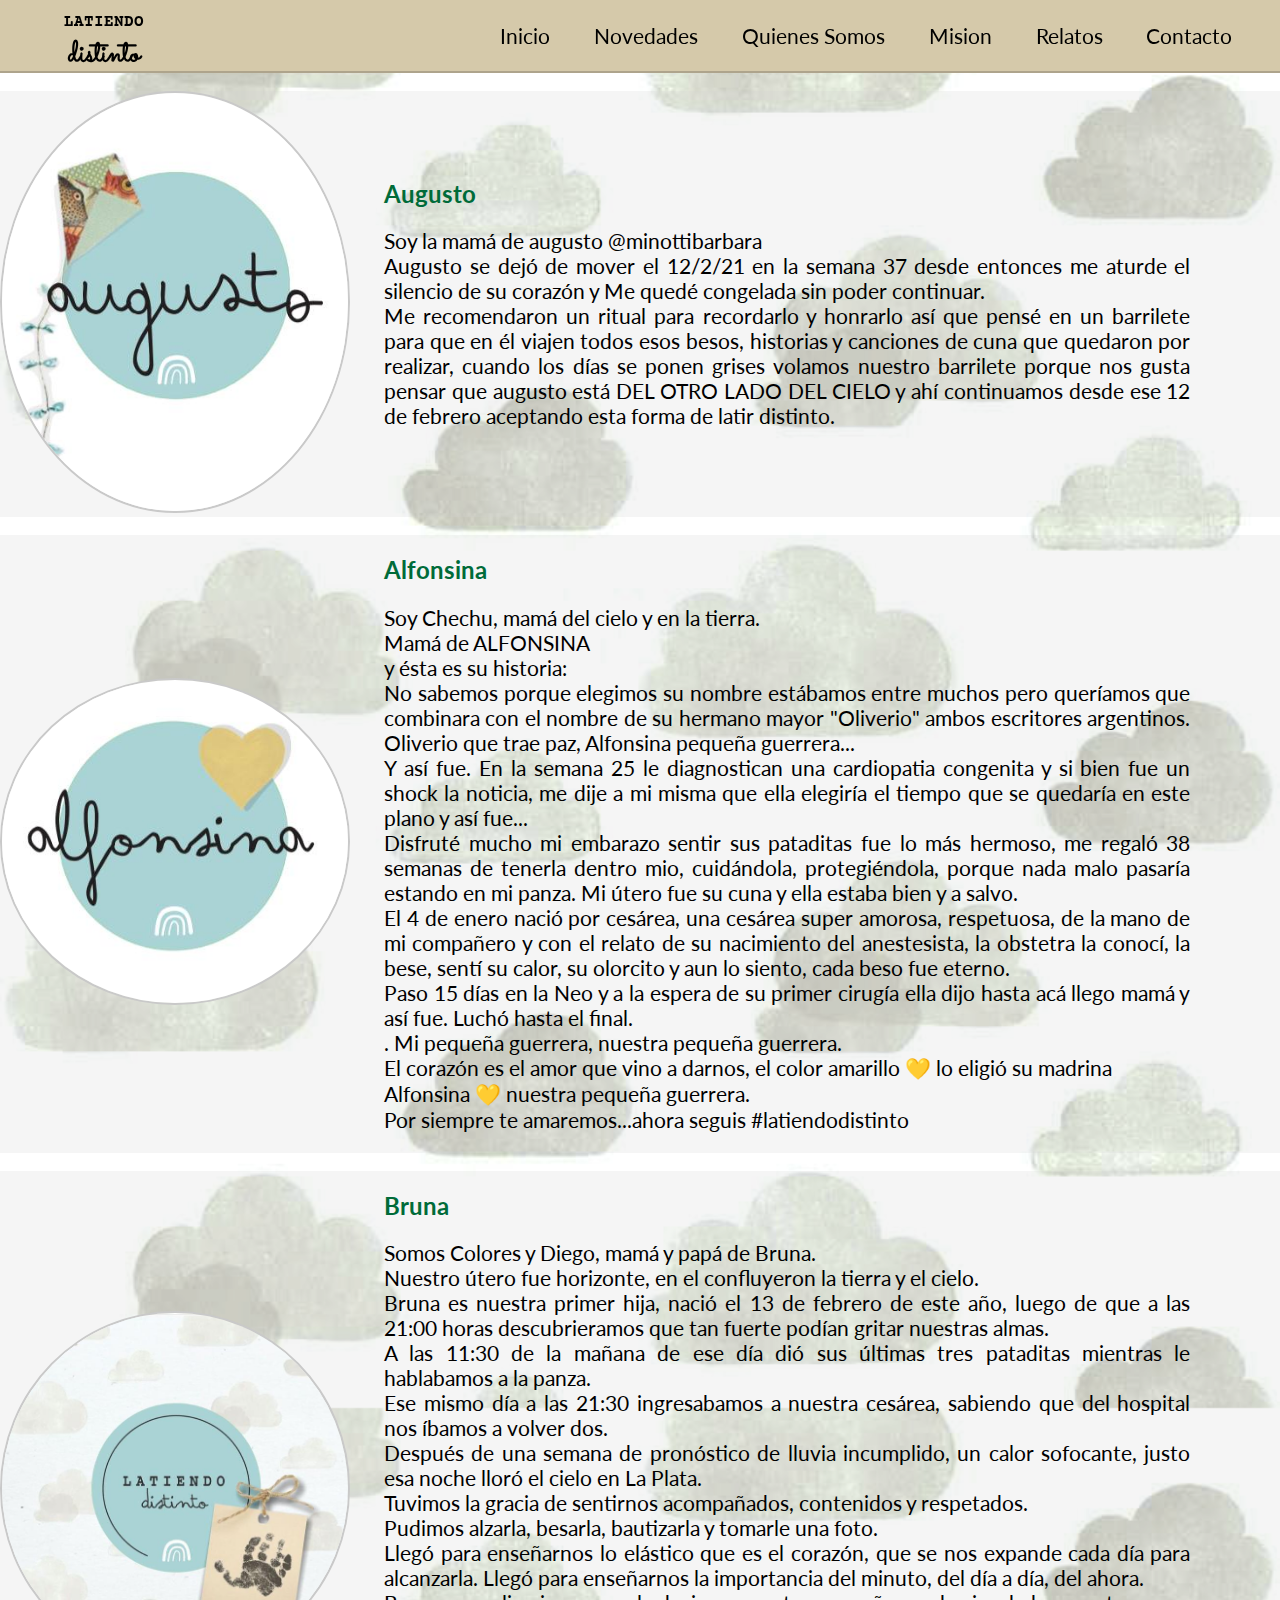
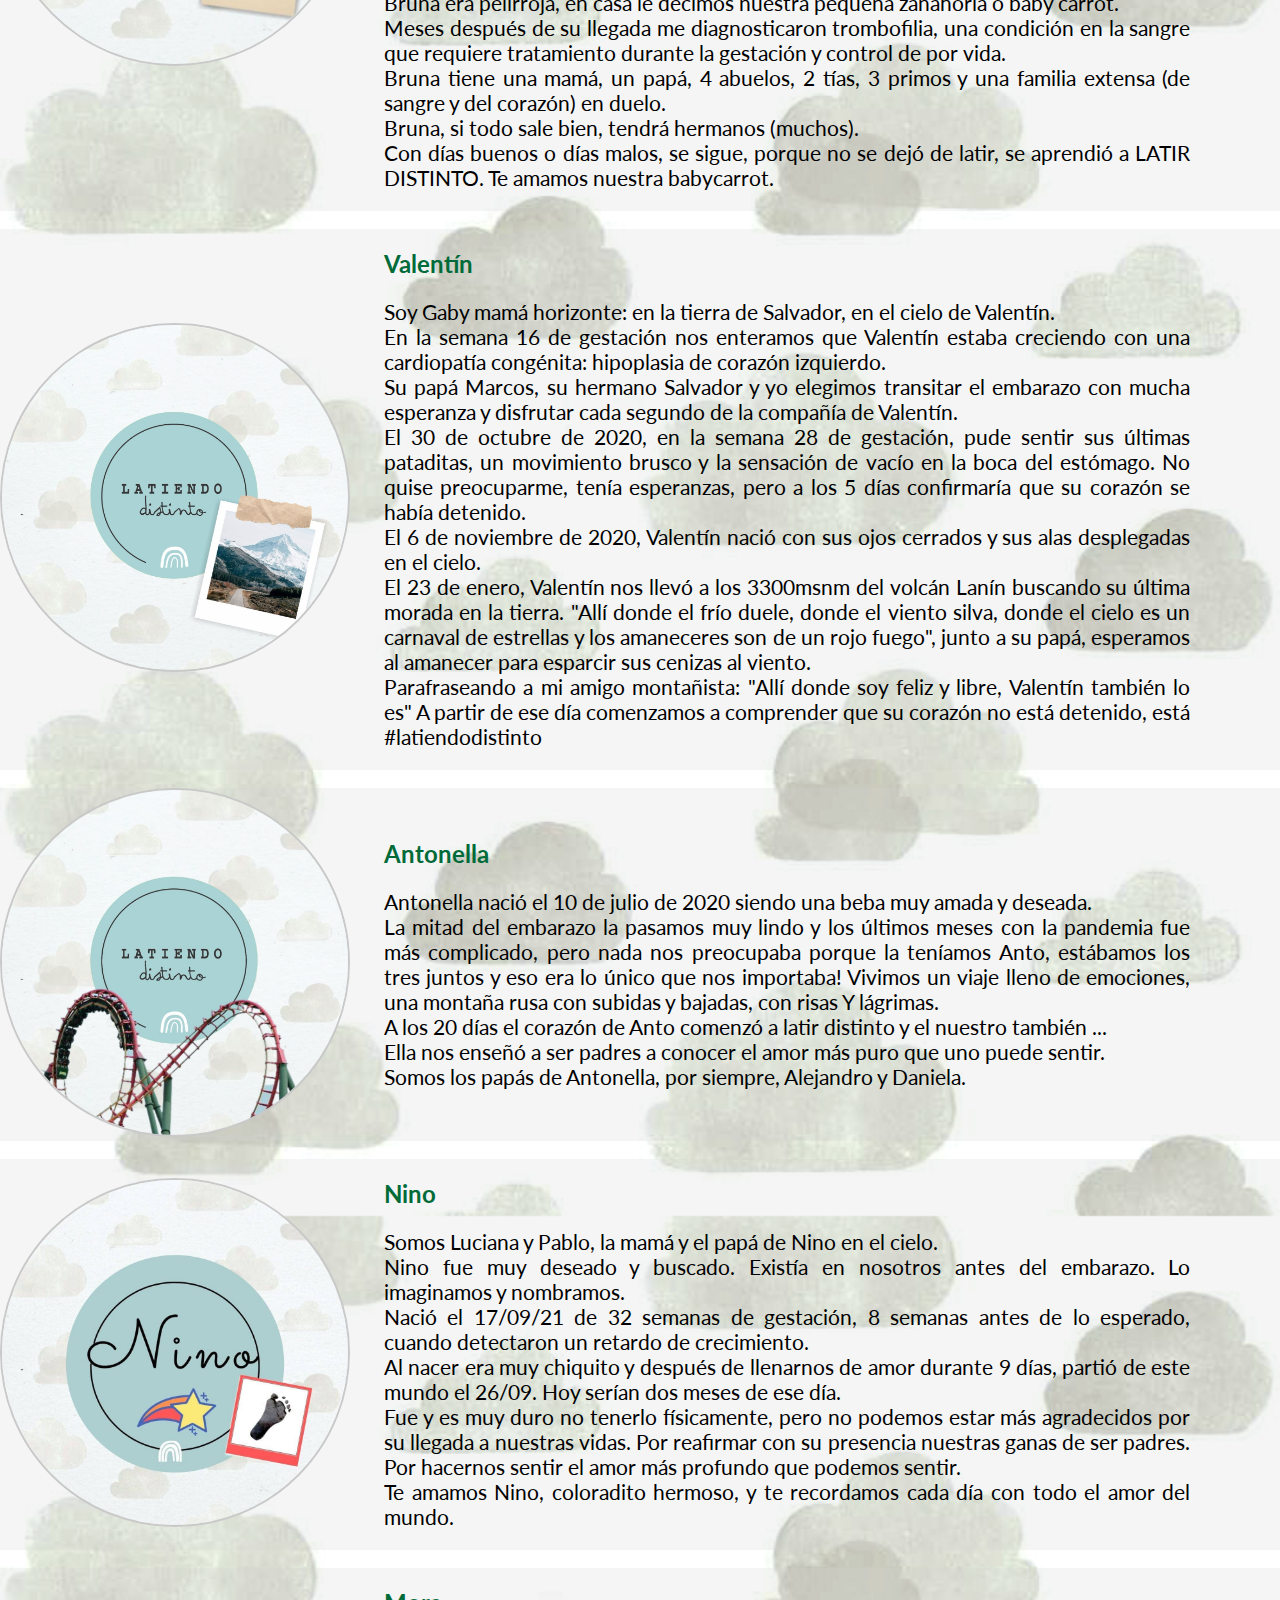
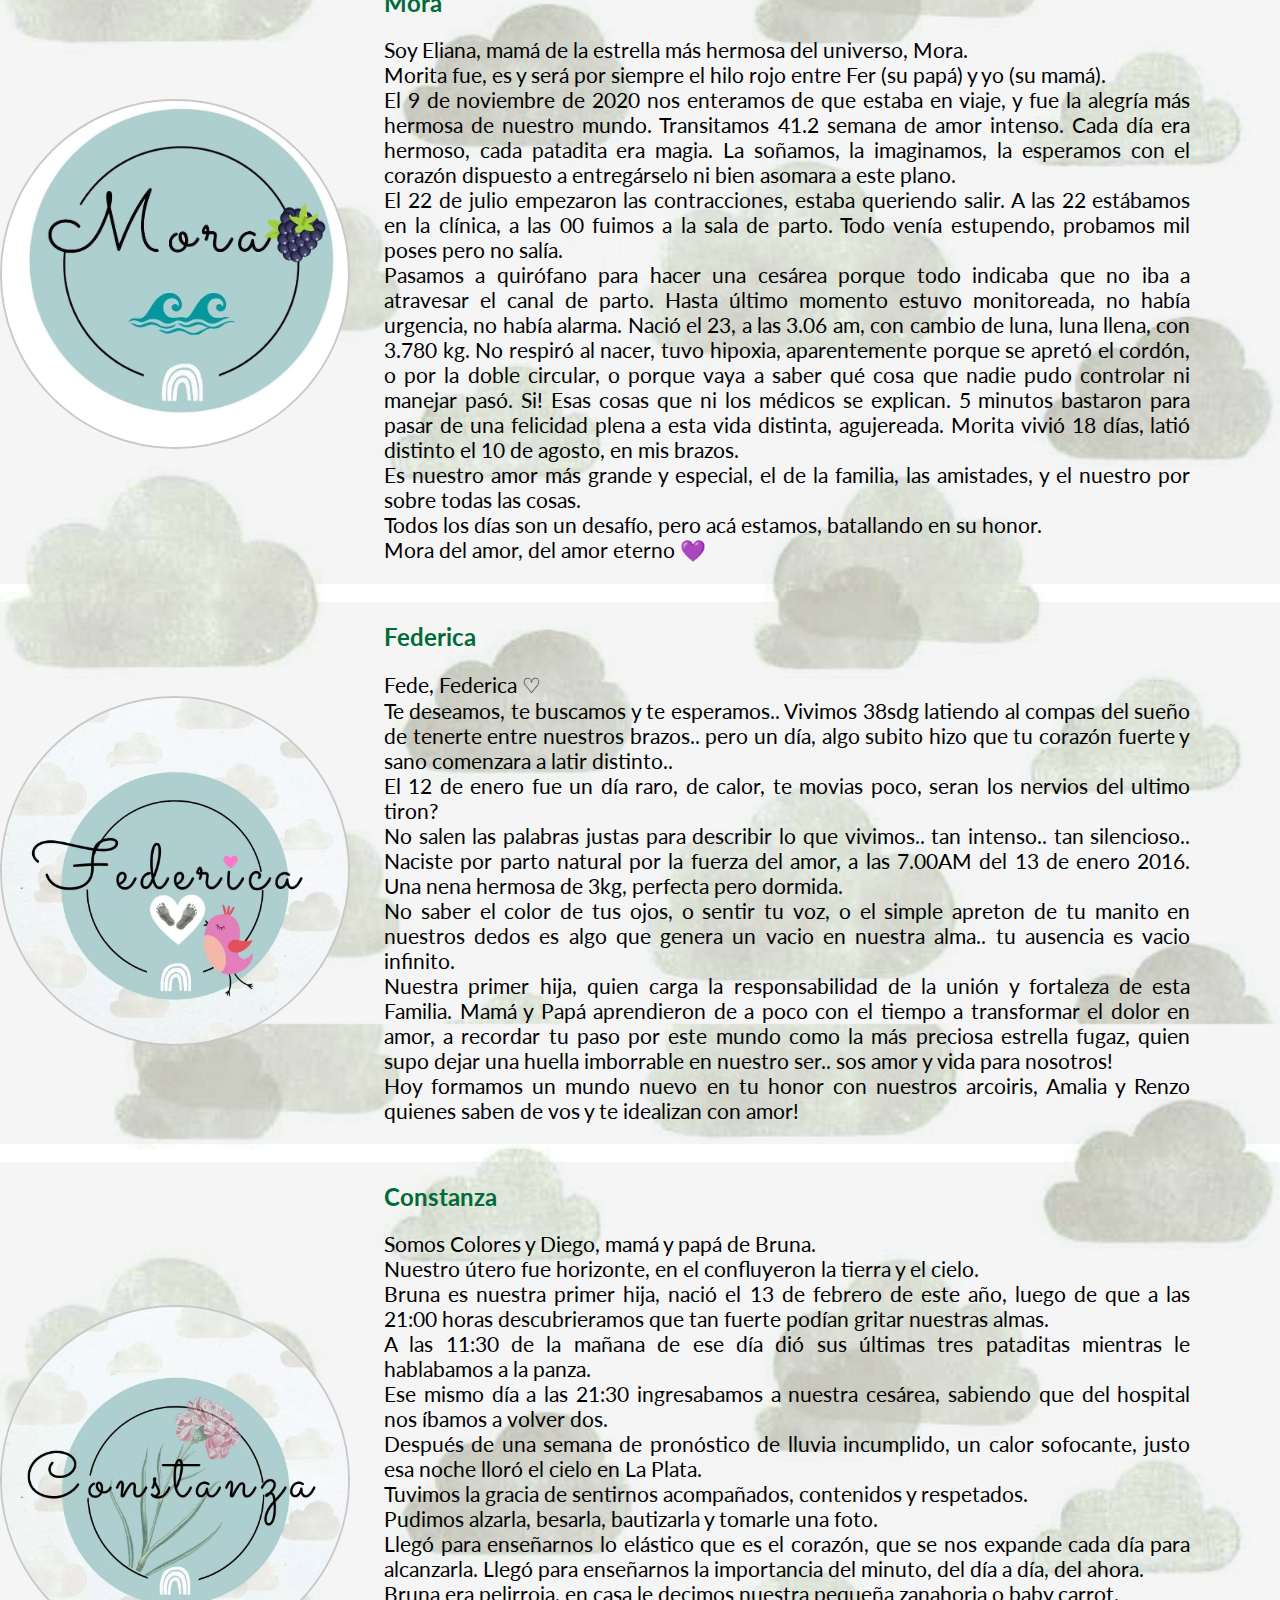
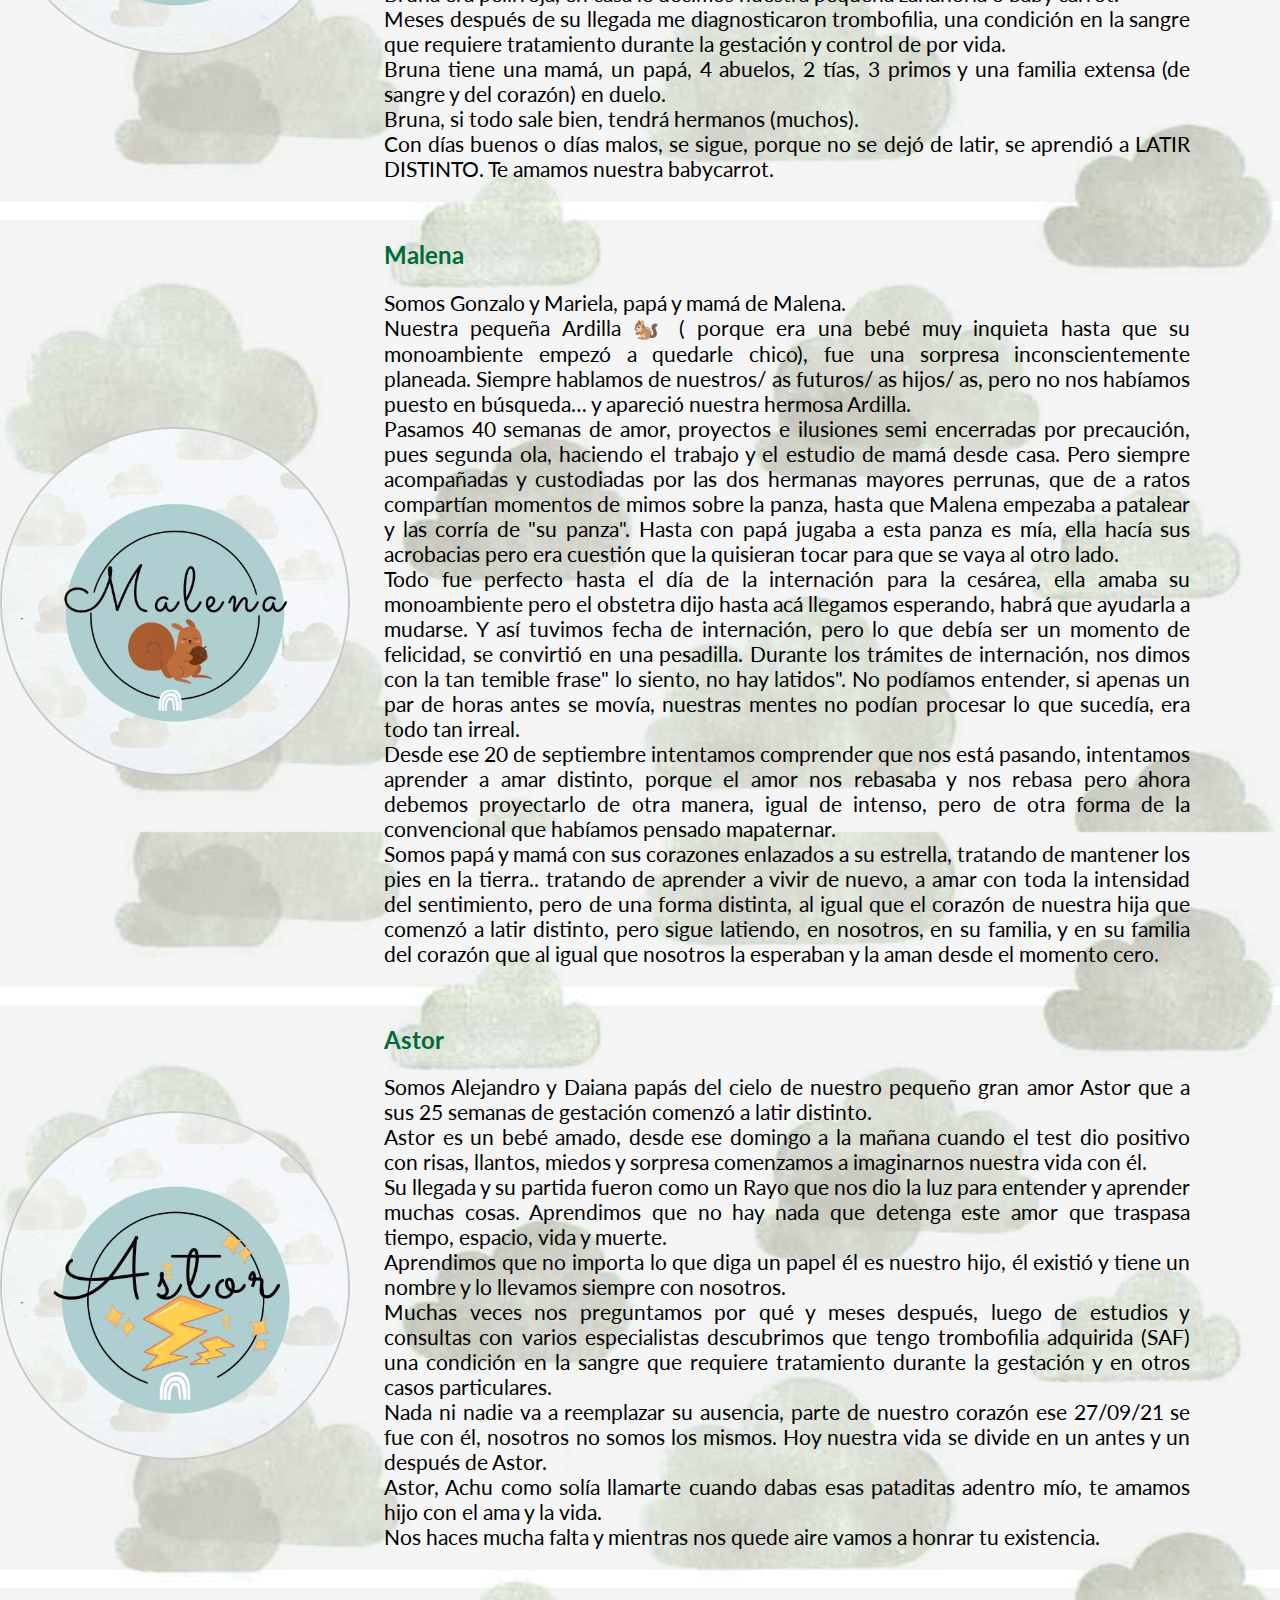
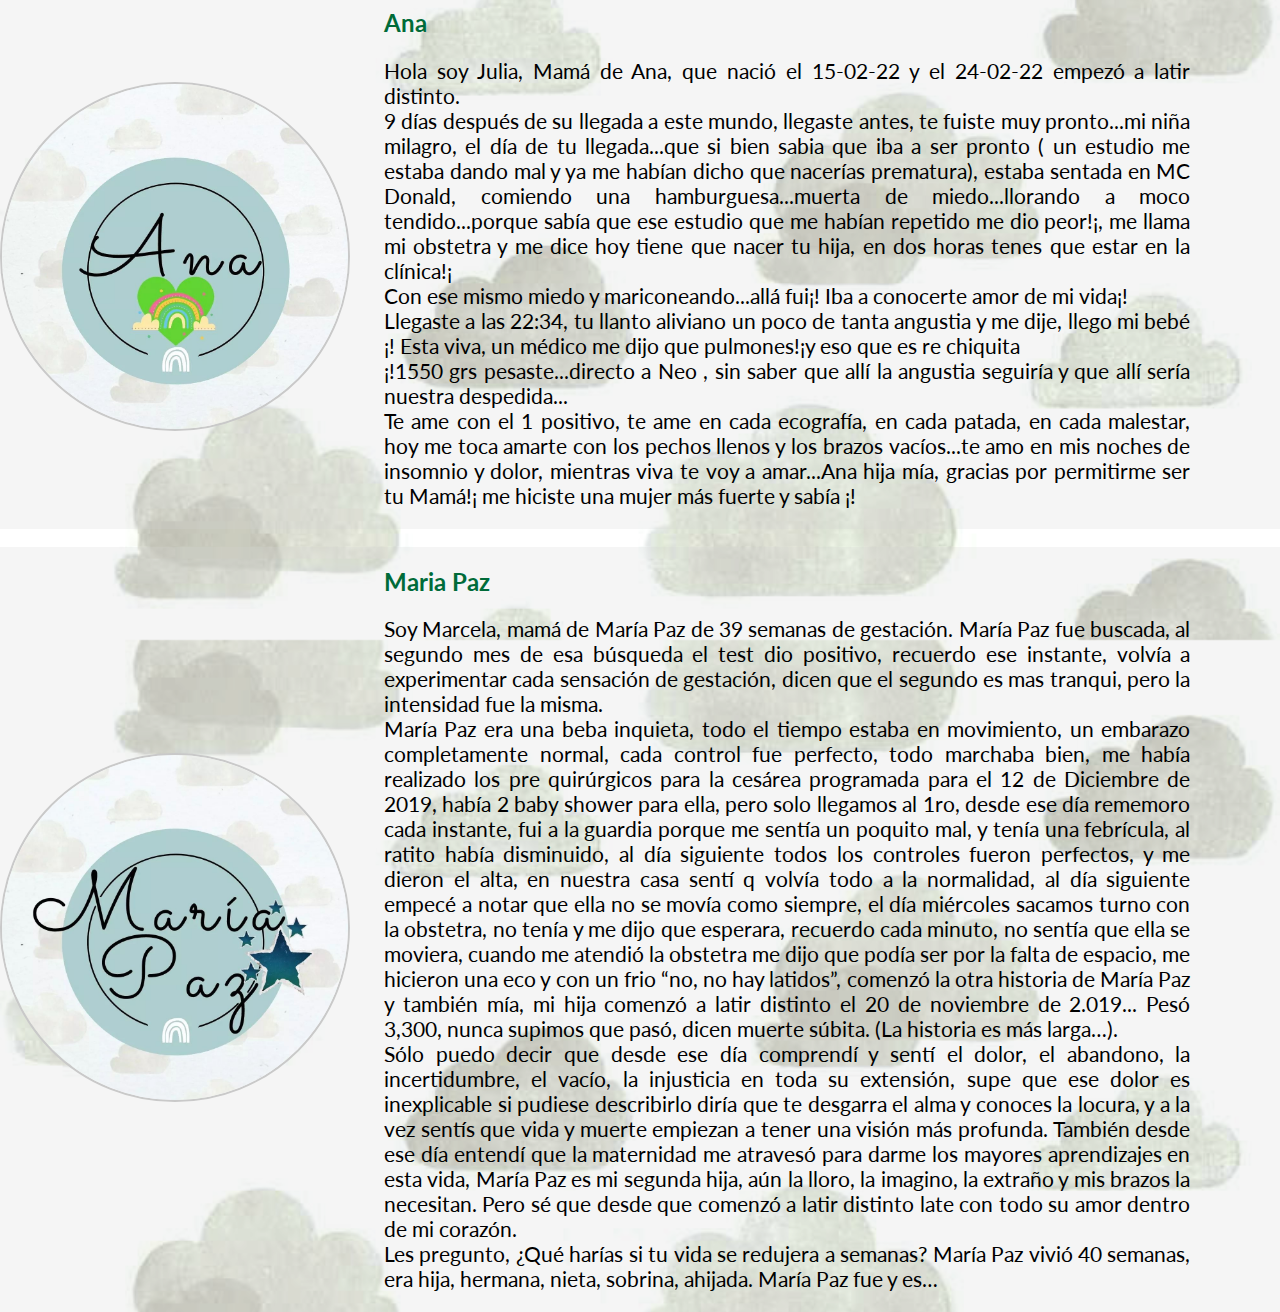
==== Relatos.html @ 7e26647f "." ====
<!DOCTYPE html>
<html lang="en">

<head>
    <title>Latiendo Distinto - Relatos</title>
    <meta name="description" content="Página oficial de Latiendo Distinto">
    <meta name="author" content="Pablo Flores">
    <meta name="keywords" content="Latiendo,Distinto">

    <meta charset="UTF-8">
    <meta http-equiv="X-UA-Compatible" content="IE=edge">
    <meta name="viewport" content="width=device-width, initial-scale=1.0">

    <link rel="stylesheet" href="Style.css">
</head>

<body>
    <header id="navigation" class="nav">
        <div class="Logo">
            <h2>LATIENDO</h2>
            <h1>distinto</h1>
        </div>
        <div>
            <script src="Nav.js"></script>
        </div>
    </header>

    <div class="main">
        <br>
        <div class="Relato">
            <div>
                <img src="Img/Augusto (2).jpeg" alt="">
            </div>

            <div>
                <h2>Augusto</h2>
                <p>
                    Soy la mamá de augusto @minottibarbara <br>
                    Augusto se dejó de mover el 12/2/21 en la semana 37 desde entonces me aturde el silencio de su
                    corazón y Me
                    quedé congelada sin poder continuar.<br>
                    Me recomendaron un ritual para recordarlo y honrarlo así que pensé en un barrilete para que en él
                    viajen
                    todos esos besos, historias y canciones de cuna que quedaron por realizar, cuando los días se ponen
                    grises
                    volamos nuestro barrilete porque nos gusta pensar que augusto está DEL OTRO LADO DEL CIELO y ahí
                    continuamos
                    desde ese 12 de febrero aceptando esta forma de latir distinto.<br>
                </p>

            </div>

        </div>

        <br>

        <div class="Relato">
            <div>
                <img src="Img/Alfonsina.jpeg" alt="">
            </div>

            <div>
                <h2>Alfonsina</h2>
                <p>
                    Soy Chechu, mamá del cielo y en la tierra. <br>
                    Mamá de ALFONSINA <br>
                    y ésta es su historia: <br>
                    No sabemos porque elegimos su nombre estábamos entre muchos pero queríamos que combinara con el
                    nombre de su hermano mayor "Oliverio" ambos escritores argentinos. Oliverio que trae paz, Alfonsina
                    pequeña guerrera... <br>
                    Y así fue. En la semana 25 le diagnostican una cardiopatia congenita y si bien fue un shock la
                    noticia, me dije a mi misma que ella elegiría el tiempo que se quedaría en este plano y así fue...
                    <br>
                    Disfruté mucho mi embarazo sentir sus pataditas fue lo más hermoso, me regaló 38 semanas de tenerla
                    dentro mio, cuidándola, protegiéndola, porque nada malo pasaría estando en mi panza. Mi útero fue su
                    cuna y ella estaba bien y a salvo. <br>
                    El 4 de enero nació por cesárea, una cesárea super amorosa, respetuosa, de la mano de mi compañero y
                    con el relato de su nacimiento del anestesista, la obstetra la conocí, la bese, sentí su calor, su
                    olorcito y aun lo siento, cada beso fue eterno. <br>
                    Paso 15 días en la Neo y a la espera de su primer cirugía ella dijo hasta acá llego mamá y así fue.
                    Luchó hasta el final. <br>
                    . Mi pequeña guerrera, nuestra pequeña guerrera. <br>
                    El corazón es el amor que vino a darnos, el color amarillo 💛 lo eligió su madrina <br>
                    Alfonsina 💛 nuestra pequeña guerrera. <br>
                    Por siempre te amaremos...ahora seguis #latiendodistinto <br>

                </p>

            </div>

        </div>

        <br>

        <div class="Relato">
            <div>
                <img src="Img/bruna.jpeg" alt="">
            </div>

            <div>
                <h2>Bruna</h2>
                <p>
                    Somos Colores y Diego, mamá y papá de Bruna. <br>
                    Nuestro útero fue horizonte, en el confluyeron la tierra y el cielo. <br>
                    Bruna es nuestra primer hija, nació el 13 de febrero de este año, luego de que a las 21:00 horas
                    descubrieramos que tan fuerte podían gritar nuestras almas. <br>
                    A las 11:30 de la mañana de ese día dió sus últimas tres pataditas mientras le hablabamos a la
                    panza. <br>
                    Ese mismo día a las 21:30 ingresabamos a nuestra cesárea, sabiendo que del hospital nos íbamos a
                    volver dos. <br>
                    Después de una semana de pronóstico de lluvia incumplido, un calor sofocante, justo esa noche lloró
                    el cielo en La Plata. <br>
                    Tuvimos la gracia de sentirnos acompañados, contenidos y respetados. <br>
                    Pudimos alzarla, besarla, bautizarla y tomarle una foto. <br>
                    Llegó para enseñarnos lo elástico que es el corazón, que se nos expande cada día para alcanzarla.
                    Llegó para enseñarnos la importancia del minuto, del día a día, del ahora. <br>
                    Bruna era pelirroja, en casa le decimos nuestra pequeña zanahoria o baby carrot. <br>
                    Meses después de su llegada me diagnosticaron trombofilia, una condición en la sangre que requiere
                    tratamiento durante la gestación y control de por vida. <br>
                    Bruna tiene una mamá, un papá, 4 abuelos, 2 tías, 3 primos y una familia extensa (de sangre y del
                    corazón) en duelo. <br>
                    Bruna, si todo sale bien, tendrá hermanos (muchos). <br>
                    Con días buenos o días malos, se sigue, porque no se dejó de latir, se aprendió a LATIR DISTINTO.
                    Te amamos nuestra babycarrot.


                </p>

            </div>

        </div>

        <br>

        <div class="Relato">
            <div>
                <img src="Img/valentin.jpeg" alt="">
            </div>

            <div>
                <h2>Valentín</h2>
                <p>
                    Soy Gaby mamá horizonte: en la tierra de Salvador, en el cielo de Valentín. <br>
                    En la semana 16 de gestación nos enteramos que Valentín estaba creciendo con una cardiopatía
                    congénita: hipoplasia de corazón izquierdo. <br>
                    Su papá Marcos, su hermano Salvador y yo elegimos transitar el embarazo con mucha esperanza y
                    disfrutar cada segundo de la compañía de Valentín. <br>
                    El 30 de octubre de 2020, en la semana 28 de gestación, pude sentir sus últimas pataditas, un
                    movimiento brusco y la sensación de vacío en la boca del estómago. No quise preocuparme, tenía
                    esperanzas, pero a los 5 días confirmaría que su corazón se había detenido. <br>
                    El 6 de noviembre de 2020, Valentín nació con sus ojos cerrados y sus alas desplegadas en el cielo.
                    <br>
                    El 23 de enero, Valentín nos llevó a los 3300msnm del volcán Lanín buscando su última morada en la
                    tierra. "Allí donde el frío duele, donde el viento silva, donde el cielo es un carnaval de estrellas
                    y los amaneceres son de un rojo fuego", junto a su papá, esperamos al amanecer para esparcir sus
                    cenizas al viento. <br>
                    Parafraseando a mi amigo montañista: "Allí donde soy feliz y libre, Valentín también lo es"
                    A partir de ese día comenzamos a comprender que su corazón no está detenido, está #latiendodistinto

                </p>

            </div>

        </div>

        <br>

        <div class="Relato">
            <div>
                <img src="Img/Antonella2.jpeg" alt="">
            </div>

            <div>
                <h2>Antonella</h2>
                <p>
                    Antonella nació el 10 de julio de 2020 siendo una beba muy amada y deseada. <br>
                    La mitad del embarazo la pasamos muy lindo y los últimos meses con la pandemia fue más complicado,
                    pero nada nos preocupaba porque la teníamos Anto, estábamos los tres juntos y eso era lo único que
                    nos importaba! Vivimos un viaje lleno de emociones, una montaña rusa con subidas y bajadas, con
                    risas Y lágrimas. <br>
                    A los 20 días el corazón de Anto comenzó a latir distinto y el nuestro también ... <br>
                    Ella nos enseñó a ser padres a conocer el amor más puro que uno puede sentir. <br>
                    Somos los papás de Antonella, por siempre, Alejandro y Daniela.



                </p>

            </div>

        </div>

        <br>

        <div class="Relato">
            <div>
                <img src="Img/Nino.jpg" alt="">
            </div>

            <div>
                <h2>Nino</h2>
                <p>
                    Somos Luciana y Pablo, la mamá y el papá de Nino en el cielo. <br>
                    Nino fue muy deseado y buscado. Existía en nosotros antes del embarazo. Lo imaginamos y nombramos.
                    <br>
                    Nació el 17/09/21 de 32 semanas de gestación, 8 semanas antes de lo esperado, cuando detectaron un
                    retardo de crecimiento. <br>
                    Al nacer era muy chiquito y después de llenarnos de amor durante 9 días, partió de este mundo el
                    26/09. Hoy serían dos meses de ese día. <br>
                    Fue y es muy duro no tenerlo físicamente, pero no podemos estar más agradecidos por su llegada a
                    nuestras vidas. Por reafirmar con su presencia nuestras ganas de ser padres. Por hacernos sentir el
                    amor más profundo que podemos sentir. <br>
                    Te amamos Nino, coloradito hermoso, y te recordamos cada día con todo el amor del mundo.


                </p>

            </div>

        </div>

        <br>

        <div class="Relato">
            <div>
                <img src="Img/Mora.jpg" alt="">
            </div>

            <div>
                <h2>Mora</h2>
                <p>
                    Soy Eliana, mamá de la estrella más hermosa del universo, Mora. <br>
                    Morita fue, es y será por siempre el hilo rojo entre Fer (su papá) y yo (su mamá). <br>
                    El 9 de noviembre de 2020 nos enteramos de que estaba en viaje, y fue la alegría más hermosa de
                    nuestro mundo. Transitamos 41.2 semana de amor intenso. Cada día era hermoso, cada patadita era
                    magia. La soñamos, la imaginamos, la esperamos con el corazón dispuesto a entregárselo ni bien
                    asomara a este plano.<br>
                    El 22 de julio empezaron las contracciones, estaba queriendo salir. A las 22 estábamos en la
                    clínica, a las 00 fuimos a la sala de parto. Todo venía estupendo, probamos mil poses pero no salía.
                    <br>
                    Pasamos a quirófano para hacer una cesárea porque todo indicaba que no iba a atravesar el canal de
                    parto. Hasta último momento estuvo monitoreada, no había urgencia, no había alarma. Nació el 23, a
                    las 3.06 am, con cambio de luna, luna llena, con 3.780 kg. No respiró al nacer, tuvo hipoxia,
                    aparentemente porque se apretó el cordón, o por la doble circular, o porque vaya a saber qué cosa
                    que nadie pudo controlar ni manejar pasó. Si! Esas cosas que ni los médicos se explican. 5 minutos
                    bastaron para pasar de una felicidad plena a esta vida distinta, agujereada. Morita vivió 18 días,
                    latió distinto el 10 de agosto, en mis brazos. <br>
                    Es nuestro amor más grande y especial, el de la familia, las amistades, y el nuestro por sobre todas
                    las cosas. <br>
                    Todos los días son un desafío, pero acá estamos, batallando en su honor. <br>
                    Mora del amor, del amor eterno 💜



                </p>

            </div>

        </div>

        <br>

        <div class="Relato">
            <div>
                <img src="Img/Federica.jpeg" alt="">
            </div>

            <div>
                <h2>Federica</h2>
                <p>
                    Fede, Federica ♡<br>
                    Te deseamos, te buscamos y te esperamos.. Vivimos 38sdg latiendo al compas del sueño de tenerte
                    entre nuestros brazos.. pero un día, algo subito hizo que tu corazón fuerte y sano comenzara a latir
                    distinto..<br>
                    El 12 de    enero fue un día raro, de calor, te movias poco, seran los nervios del ultimo tiron?<br>
                    No salen las palabras justas para describir lo que vivimos.. tan intenso.. tan silencioso.. Naciste
                    por parto natural por la fuerza del amor, a las 7.00AM del 13 de enero 2016. Una nena hermosa de
                    3kg, perfecta pero dormida.<br>
                    No saber el color de tus ojos, o sentir tu voz, o el simple apreton de tu manito en nuestros dedos
                    es algo que genera un vacio en nuestra alma.. tu ausencia es vacio infinito.<br>

                    Nuestra primer hija, quien carga la responsabilidad de la unión y fortaleza de esta Familia. Mamá y
                    Papá aprendieron de a poco con el tiempo a transformar el dolor en amor, a recordar tu paso por este
                    mundo como la más preciosa estrella fugaz, quien supo dejar una huella imborrable en nuestro ser..
                    sos amor y vida para nosotros!<br>
                    Hoy formamos un mundo nuevo en tu honor con nuestros arcoiris, Amalia y Renzo quienes saben de vos y
                    te idealizan con amor!<br>
                </p>

            </div>

        </div>

        <br>

        <div class="Relato">
            <div>
                <img src="Img/Constanza.jpeg" alt="">
            </div>

            <div>
                <h2>Constanza</h2>
                <p>
                    Somos Colores y Diego, mamá y papá de Bruna. <br>
                    Nuestro útero fue horizonte, en el confluyeron la tierra y el cielo. <br>
                    Bruna es nuestra primer hija, nació el 13 de febrero de este año, luego de que a las 21:00 horas
                    descubrieramos que tan fuerte podían gritar nuestras almas. <br>
                    A las 11:30 de la mañana de ese día dió sus últimas tres pataditas mientras le hablabamos a la
                    panza. <br>
                    Ese mismo día a las 21:30 ingresabamos a nuestra cesárea, sabiendo que del hospital nos íbamos a
                    volver dos. <br>
                    Después de una semana de pronóstico de lluvia incumplido, un calor sofocante, justo esa noche lloró
                    el cielo en La Plata. <br>
                    Tuvimos la gracia de sentirnos acompañados, contenidos y respetados. <br>
                    Pudimos alzarla, besarla, bautizarla y tomarle una foto. <br>
                    Llegó para enseñarnos lo elástico que es el corazón, que se nos expande cada día para alcanzarla.
                    Llegó para enseñarnos la importancia del minuto, del día a día, del ahora. <br>
                    Bruna era pelirroja, en casa le decimos nuestra pequeña zanahoria o baby carrot. <br>
                    Meses después de su llegada me diagnosticaron trombofilia, una condición en la sangre que requiere
                    tratamiento durante la gestación y control de por vida. <br>
                    Bruna tiene una mamá, un papá, 4 abuelos, 2 tías, 3 primos y una familia extensa (de sangre y del
                    corazón) en duelo. <br>
                    Bruna, si todo sale bien, tendrá hermanos (muchos). <br>
                    Con días buenos o días malos, se sigue, porque no se dejó de latir, se aprendió a LATIR DISTINTO.
                    Te amamos nuestra babycarrot.


                </p>

            </div>

        </div>

        <br>
        <div class="Relato">
            <div>
                <img src="Img/Malena.jpeg" alt="">
            </div>

            <div>
                <h2>Malena</h2>
                <p>
                    Somos Gonzalo y Mariela, papá y mamá de Malena.<br>

                    Nuestra pequeña Ardilla 🐿️ ( porque era una bebé muy inquieta hasta que su monoambiente empezó a
                    quedarle chico), fue una sorpresa inconscientemente planeada. Siempre hablamos de nuestros/ as
                    futuros/ as hijos/ as, pero no nos habíamos puesto en búsqueda… y apareció nuestra hermosa
                    Ardilla.<br>
                    Pasamos 40 semanas de amor, proyectos e ilusiones semi encerradas por precaución, pues segunda ola,
                    haciendo el trabajo y el estudio de mamá desde casa. Pero siempre acompañadas y custodiadas por las
                    dos hermanas mayores perrunas, que de a ratos compartían momentos de mimos sobre la panza, hasta que
                    Malena empezaba a patalear y las corría de "su panza". Hasta con papá jugaba a esta panza es mía,
                    ella hacía sus acrobacias pero era cuestión que la quisieran tocar para que se vaya al otro
                    lado.<br>
                    Todo fue perfecto hasta el día de la internación para la cesárea, ella amaba su monoambiente pero el
                    obstetra dijo hasta acá llegamos esperando, habrá que ayudarla a mudarse. Y así tuvimos fecha de
                    internación, pero lo que debía ser un momento de felicidad, se convirtió en una pesadilla. Durante
                    los trámites de internación, nos dimos con la tan temible frase" lo siento, no hay latidos". No
                    podíamos entender, si apenas un par de horas antes se movía, nuestras mentes no podían procesar lo
                    que sucedía, era todo tan irreal.<br>
                    Desde ese 20 de septiembre intentamos comprender que nos está pasando, intentamos aprender a amar
                    distinto, porque el amor nos rebasaba y nos rebasa pero ahora debemos proyectarlo de otra manera,
                    igual de intenso, pero de otra forma de la convencional que habíamos pensado mapaternar.<br>
                    Somos papá y mamá con sus corazones enlazados a su estrella, tratando de mantener los pies en la
                    tierra.. tratando de aprender a vivir de nuevo, a amar con toda la intensidad del sentimiento, pero
                    de una forma distinta, al igual que el corazón de nuestra hija que comenzó a latir distinto, pero
                    sigue latiendo, en nosotros, en su familia, y en su familia del corazón que al igual que nosotros la
                    esperaban y la aman desde el momento cero.<br>
                </p>
            </div>
        </div>
        <br>

        <div class="Relato">
            <div>
                <img src="Img/Astor.jpeg" alt="">
            </div>

            <div>
                <h2>Astor</h2>
                <p>
                    Somos Alejandro y Daiana papás del cielo de nuestro pequeño gran amor Astor que a sus 25 semanas de
                    gestación comenzó a latir distinto. <br>
                    Astor es un bebé amado, desde ese domingo a la mañana cuando el test dio positivo con risas,
                    llantos, miedos y sorpresa comenzamos a imaginarnos nuestra vida con él.<br>
                    Su llegada y su partida fueron como un Rayo que nos dio la luz para entender y aprender muchas
                    cosas. Aprendimos que no hay nada que detenga este amor que traspasa tiempo, espacio, vida y
                    muerte.<br>
                    Aprendimos que no importa lo que diga un papel él es nuestro hijo, él existió y tiene un nombre y lo
                    llevamos siempre con nosotros.<br>
                    Muchas veces nos preguntamos por qué y meses después, luego de estudios y consultas con varios
                    especialistas descubrimos que tengo trombofilia adquirida (SAF) una condición en la sangre que
                    requiere tratamiento durante la gestación y en otros casos particulares.<br>
                    Nada ni nadie va a reemplazar su ausencia, parte de nuestro corazón ese 27/09/21 se fue con él,
                    nosotros no somos los mismos. Hoy nuestra vida se divide en un antes y un después de Astor.<br>
                    Astor, Achu como solía llamarte cuando dabas esas pataditas adentro mío, te amamos hijo con el ama y
                    la vida.<br>
                    Nos haces mucha falta y mientras nos quede aire vamos a honrar tu existencia.

                </p>
            </div>
        </div>
        <br>
        <div class="Relato">
            <div>
                <img src="Img/Ana.jpeg" alt="">
            </div>

            <div>
                <h2>Ana</h2>
                <p>
                    Hola soy Julia, Mamá de Ana, que nació el 15-02-22 y el 24-02-22 empezó a latir distinto.<br>
                    9 días después de su llegada a este mundo, llegaste antes, te fuiste muy pronto...mi niña milagro,
                    el
                    día de tu
                    llegada...que si bien sabia que iba a ser pronto ( un estudio me estaba dando mal y ya me habían
                    dicho
                    que nacerías prematura), estaba sentada en MC Donald, comiendo una hamburguesa...muerta de
                    miedo...llorando a moco tendido...porque sabía que ese estudio que me habían repetido me dio peor!¡,
                    me
                    llama mi obstetra y me dice hoy tiene que nacer tu hija, en dos horas tenes que estar en la
                    clínica!¡<br>
                    Con ese mismo miedo y mariconeando...allá fui¡! Iba a conocerte amor de mi vida¡! <br>
                    Llegaste a las 22:34, tu llanto aliviano un poco de tanta angustia y me dije, llego mi bebé ¡! Esta
                    viva, un médico me dijo
                    que pulmones!¡y eso que es re chiquita <br>
                    ¡!1550 grs pesaste...directo a Neo , sin saber que allí la angustia seguiría y que allí sería
                    nuestra
                    despedida...<br>
                    Te ame con el 1 positivo, te ame en cada ecografía, en cada patada, en cada malestar, hoy me toca
                    amarte
                    con los pechos llenos y los brazos
                    vacíos...te amo en mis noches de insomnio y dolor, mientras viva te voy a amar...Ana hija mía,
                    gracias
                    por permitirme ser tu Mamá!¡ me hiciste una mujer más fuerte y sabía ¡!
                </p>
            </div>
        </div>
        <br>
        <div class="Relato">
            <div>
                <img src="Img/MariaPaz.jpeg" alt="">
            </div>

            <div>
                <h2>Maria Paz</h2>
                <p>
                    Soy Marcela, mamá de María Paz de 39 semanas de gestación. María Paz fue buscada, al segundo mes de
                    esa
                    búsqueda el test dio positivo, recuerdo ese instante, volvía a experimentar cada sensación de
                    gestación,
                    dicen que el segundo es mas tranqui, pero la intensidad fue la misma.<br>
                    María Paz era una beba inquieta, todo el tiempo estaba en movimiento, un embarazo completamente
                    normal,
                    cada control fue perfecto, todo marchaba bien, me había realizado los pre quirúrgicos para la
                    cesárea
                    programada para el 12 de Diciembre de 2019, había 2 baby shower para ella, pero solo llegamos al
                    1ro,
                    desde ese día rememoro cada instante, fui a la guardia porque me sentía un poquito mal, y tenía una
                    febrícula, al ratito había disminuido, al día siguiente todos los controles fueron perfectos, y me
                    dieron el alta, en nuestra casa sentí q volvía todo a la normalidad, al día siguiente empecé a notar
                    que
                    ella no se movía como siempre, el día miércoles sacamos turno con la obstetra, no tenía y me dijo
                    que
                    esperara, recuerdo cada minuto, no sentía que ella se moviera, cuando me atendió la obstetra me dijo
                    que
                    podía ser por la falta de espacio, me hicieron una eco y con un frio “no, no hay latidos”, comenzó
                    la
                    otra historia de María Paz y también mía, mi hija comenzó a latir distinto el 20 de noviembre de
                    2.019... Pesó 3,300, nunca supimos que pasó, dicen muerte súbita. (La historia es más larga…).<br>
                    Sólo puedo decir que desde ese día comprendí y sentí el dolor, el abandono, la incertidumbre, el
                    vacío,
                    la injusticia en toda su extensión, supe que ese dolor es inexplicable si pudiese describirlo diría
                    que
                    te desgarra el alma y conoces la locura, y a la vez sentís que vida y muerte empiezan a tener una
                    visión
                    más profunda. También desde ese día entendí que la maternidad me atravesó para darme los mayores
                    aprendizajes en esta vida, María Paz es mi segunda hija, aún la lloro, la imagino, la extraño y mis
                    brazos la necesitan. Pero sé que desde que comenzó a latir distinto late con todo su amor dentro de
                    mi
                    corazón.<br>
                    Les pregunto, ¿Qué harías si tu vida se redujera a semanas? María Paz vivió 40 semanas, era hija,
                    hermana, nieta, sobrina, ahijada. María Paz fue y es…

                </p>
            </div>
        </div>

    </div>

</body>

</html>
---- Style.css ----
/* color logo: #aad3d5;*/

@import url('https://fonts.googleapis.com/css2?family=Montserrat:wght@100&display=swap');
@import url('https://fonts.googleapis.com/css2?family=Lato:ital,wght@1,300&display=swap');
@import url('https://fonts.googleapis.com/css2?family=Dancing+Script&display=swap');
@import url('https://fonts.googleapis.com/css2?family=Sacramento&display=swap');
@import url('https://fonts.googleapis.com/css2?family=Courier+Prime&display=swap');

body {
    margin: 0%;
}

html {
    scroll-behavior: smooth;
    overflow-x: hidden;
    background-image: url(Img/dream-sky-677383.jpg);
    background-repeat: repeat;
    background-size: contain;
    animation-name: fadeIn;
    animation-duration: 1s;
    animation-fill-mode: forwards;
}

.Portada {
    display: inline-flex;
    align-items: center;
    justify-content: center;

    margin: 0px;
    width: 100vw;
    animation-name: fadeIn;
    animation-duration: 5s;
    animation-fill-mode: forwards;
}

.Portada img {
    height: 100vh;
    overflow: hidden;
}

.Cartelera {
    background-color: #2525251a;

    border: 2px solid black;
    justify-items: center;
    justify-content: space-around;
    width: 99%;

}


#navigation {
    display: inline-flex;
    align-items: center;
    z-index: 1;
    top: 0px;
    position: sticky;
    height: auto;
    width: 100vw;
    background-color: rgb(213 201 170);
    font-family: 'Lato', sans-serif;
    border-bottom: 2px solid;
    border-color: rgba(22, 22, 22, 0.2);

}

nav {
    display: inline-flex;
    text-align: right;
    width: 100%;
    height: 100%;
    flex-direction: row;
    flex-wrap: wrap;
    align-items: center;
    justify-content: flex-end;
    padding-right: 2%;


}

.Logo {
    display: grid;
    flex-direction: column;
    align-items: center;
    margin: 1%;
    margin-left: 5%;
    height: 45px;
    text-align: center;

}

.Logo img {
    height: 100%;
    width: 100%;
    margin: 5%;
    max-height: 100px;
}

.Logo h2 {
    font-family: 'Courier Prime', monospace;
    height: 100%;
    margin: 0%;
    font-size: 100%;
}

.Logo h1 {
    font-family: 'Sacramento', cursive;
    height: 100%;
    margin: 0%;

}

a {
    text-align: center;
    color: black;
    text-decoration: none;
    padding: 2%;
    font-size: 130%;
}

a:hover {
    color: rgb(46, 46, 46);
}

.main {
    display: grid;
    grid-template-columns: 100%;
    justify-items: center;
    align-items: center;
}

.DefaultBox {

    margin: 1%;
    background-size: cover;
    min-height: 100px;
    min-width: 400px;
    max-width: 1920px;
    padding: 5%;
    width: 100%;
    
}



.BoxImg{
    background-color: #bad70085;
    clip-path: circle(41% at 50% 50%);
}

.BoxImg img {
    width: 100%;
    display: block;
    text-align: center;
    margin-right: -60px;
    background-color: rebeccapurple;
    clip-path: circle(39% at 50% 50%);
    z-index: -3;
}

.Relato{
    background-color: rgba(212, 212, 212, 0.226);
    display: grid;
    grid-template-columns: 30% 70%;
    width: 100%;
    justify-content: center;
    align-items: center;
    height: 100%;

}

.Relato h2{
    font-family: 'Lato', sans-serif;
    color: #006b39;
}

.Relato img{
border-radius: 50%;
border: 2px solid rgb(201, 201, 201);

}
.Relato img, p{
    width: 90%;
    font-family: 'Lato', sans-serif;
    text-align: justify;
    font-size: 130%;
}

.DefaultBox h2 {
    font-family: 'Lato', sans-serif;
    color: #006b39;
    padding-left: 5%;
    padding-right: 5%;
}

.DefaultBox p {
    color: black;
    font-family: 'Lato', sans-serif;
    padding-left: 5%;
    padding-right: 5%;
}

.DefaultBox img {}





.Cartelera p {
    font-family: 'Lato', sans-serif;
    padding: 5%;
    text-align: justify;
    font-size: 150%;
}

.Formulario {
    background-color: rgba(0, 0, 0, 0.144);
    padding: 2%;
    margin: 5%;
}


.Formulario form {
    color: black;
    display: grid;
    gap: 2%;
    justify-content: center;
    grid-template-columns: 90%;
}

.Formulario input {
    background-color: rgb(239 239 239);
    border-radius: 1px;
    border: 1px solid rgb(156, 156, 156);
    height:25px;
}

.Formulario h2 {
    font-family: 'Lato', sans-serif;
    color: #006b39;
}

label {
    font-family: 'Lato', sans-serif;
}

.Footer{
    display: grid;
    grid-template-columns: 50% 50%;
    align-items: start;
    width: 100%;
    background-color: rgb(219, 219, 219);
    border-top: 1px solid black;
}

.SocialFooter{
    display: grid;
    grid-template-columns: 100%;
    gap: 5%;
    width: 100%;
    justify-content: start;
    padding: 5%;
    align-content: center;
    justify-items: start;

}

.SocialFooter img{
    width: 50px;
}

.SocialFooter a{
    display: flex;
    align-items: center;
    gap: 5%;
    font-family: 'Lato', sans-serif;
    background-color: rgb(184, 184, 184);
    width: 90%;
    font-size: 100%;
    text-align: left;
}



@keyframes fadeIn {
    from {
        opacity: 0
    }

    to {
        opacity: 100%
    }

}

@media only screen and (max-width: 500px) {

    .Portada img {
        width: 100vw;
        height: 40vh;
    }

    .Cartelera {
        display: flex;
        padding: 1%;
        height: 100%;
        flex-direction: column;
        align-items: center;
        align-content: center;
        width: 95%;
    }

    .Cartelera img {
        width: 90vw;
        
    }
}


@media only screen and (min-width: 500px) {

    .Cartelera {
        display: flex;
        padding: 1%;
        height: 100%;
        flex-direction: row;
        align-items: center;
        align-content: center;
        width: 95%;
    }

    .DefaultBoxContent {
        display: grid;
        grid-template-columns: 50% 50%;
        justify-items: center;
        align-items: center;
        width: 100%;
        text-align: justify;
    }

    .Cartelera img {
        width: 40vw;
        
    }
}
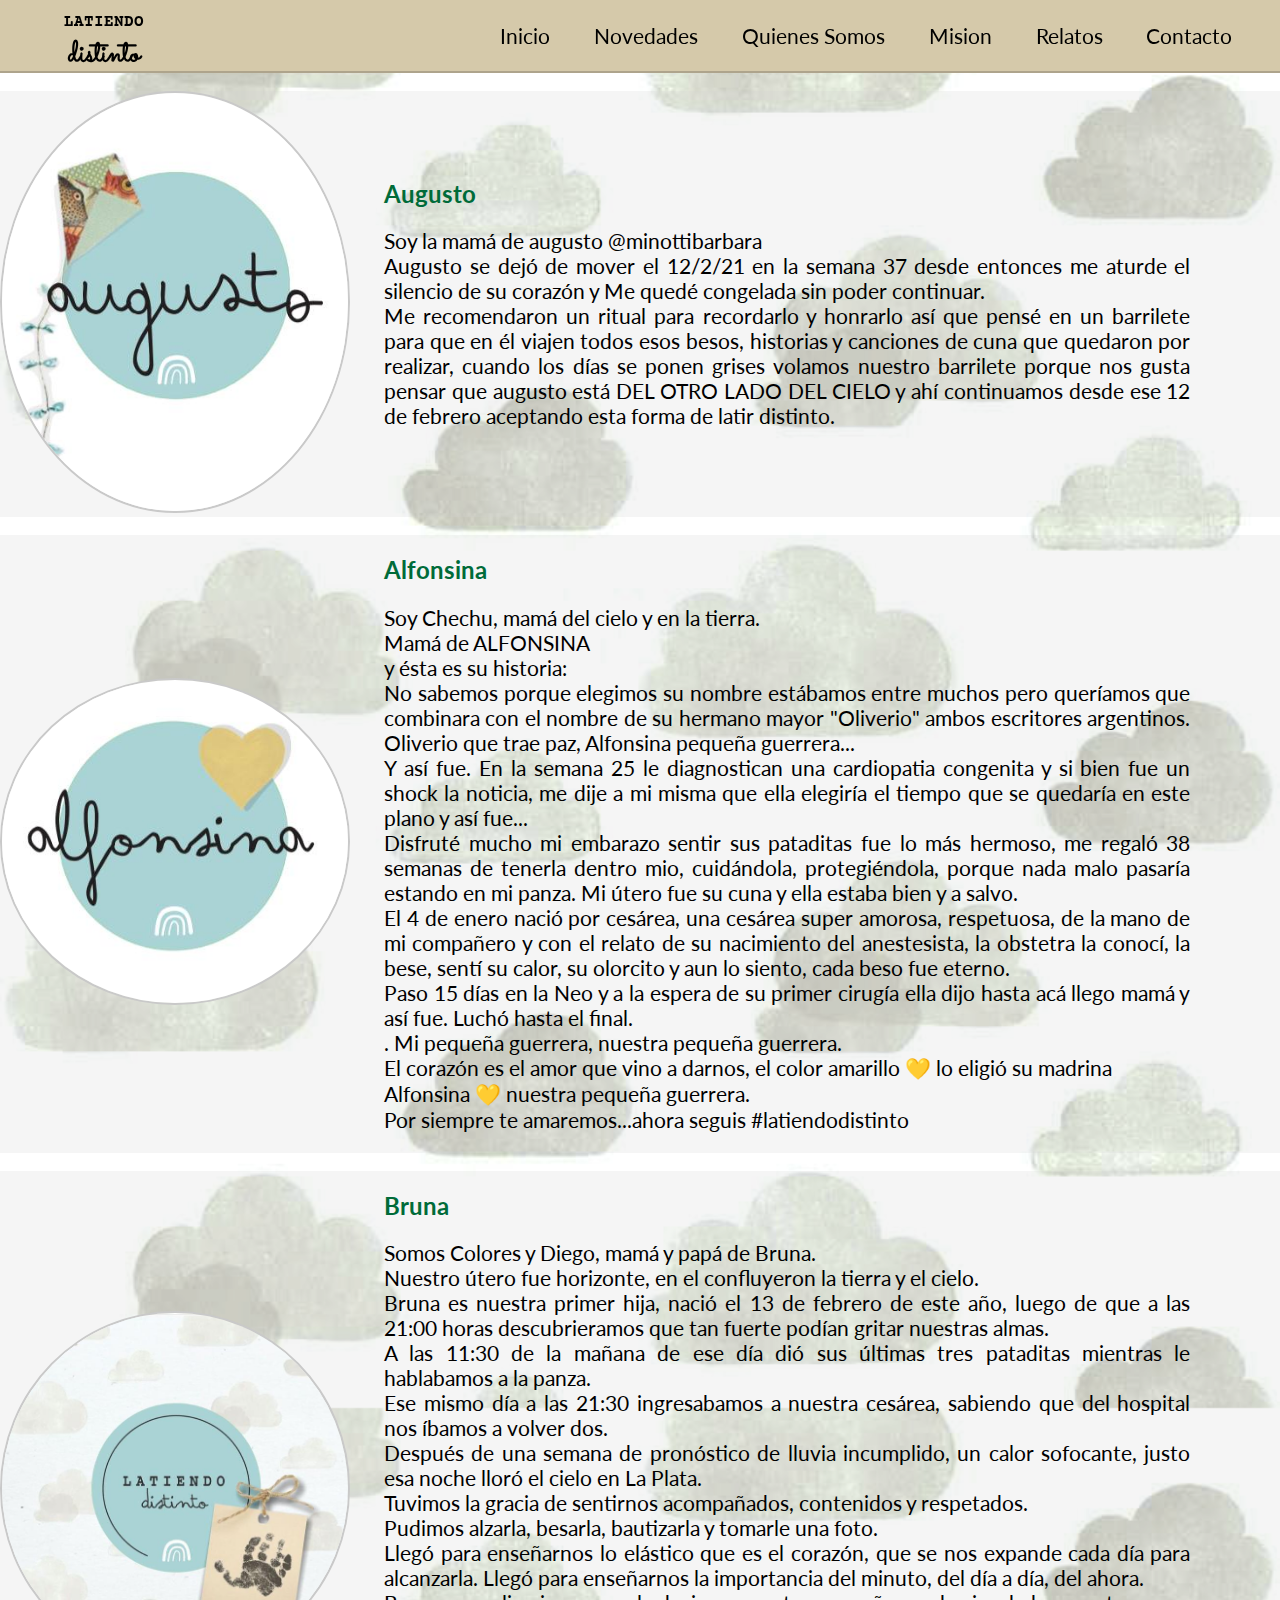
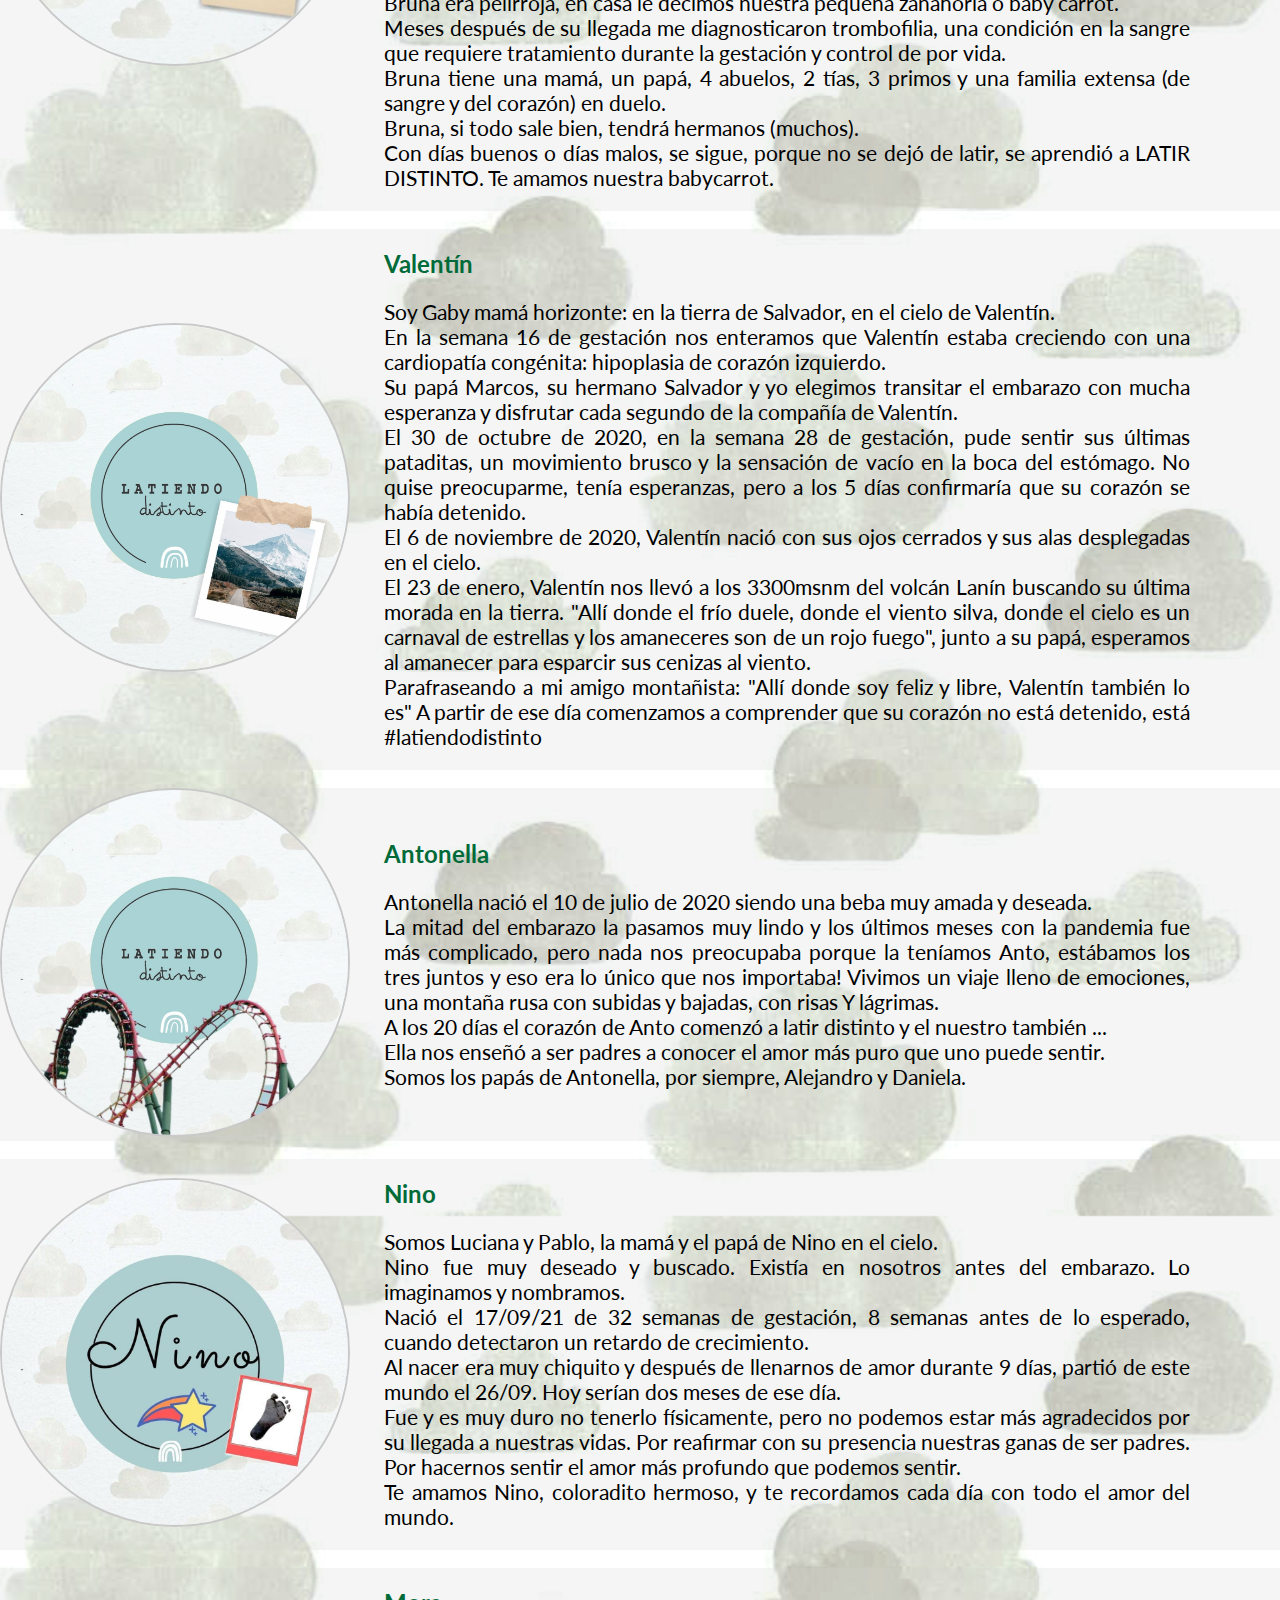
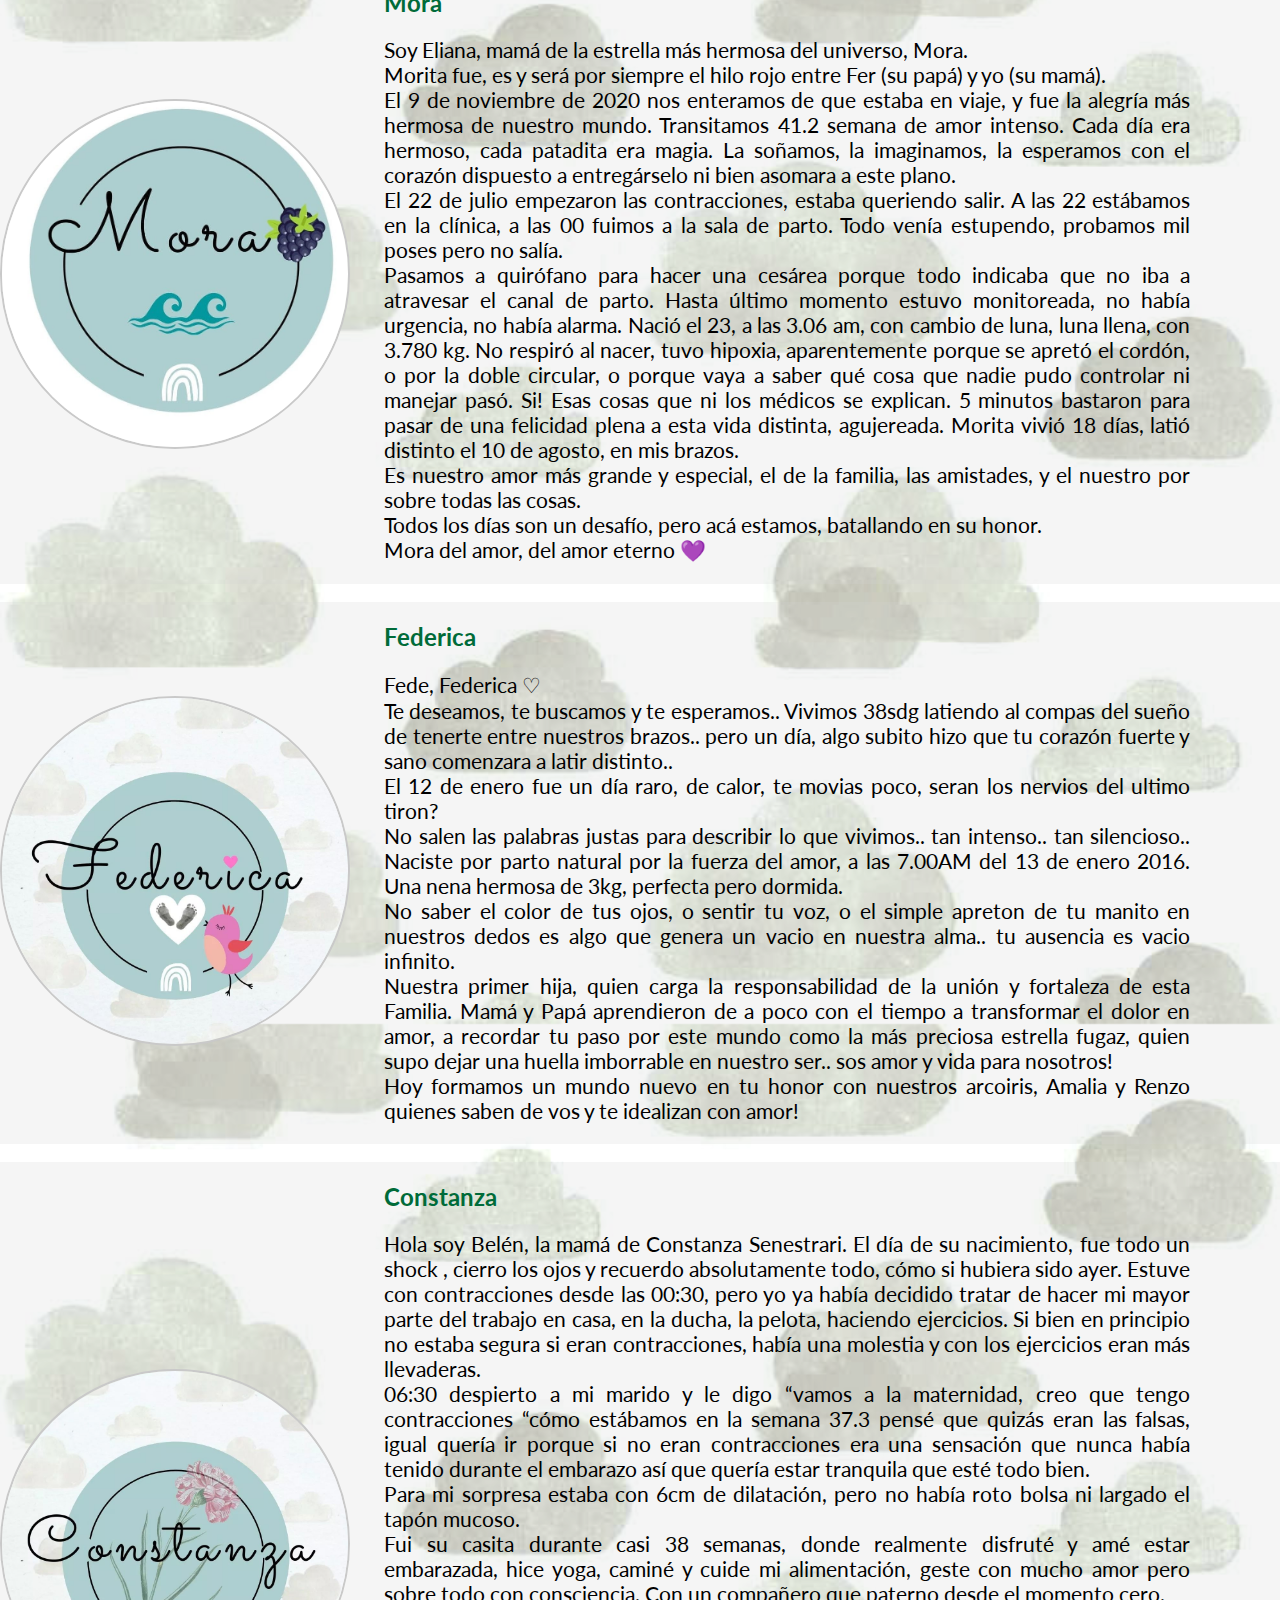
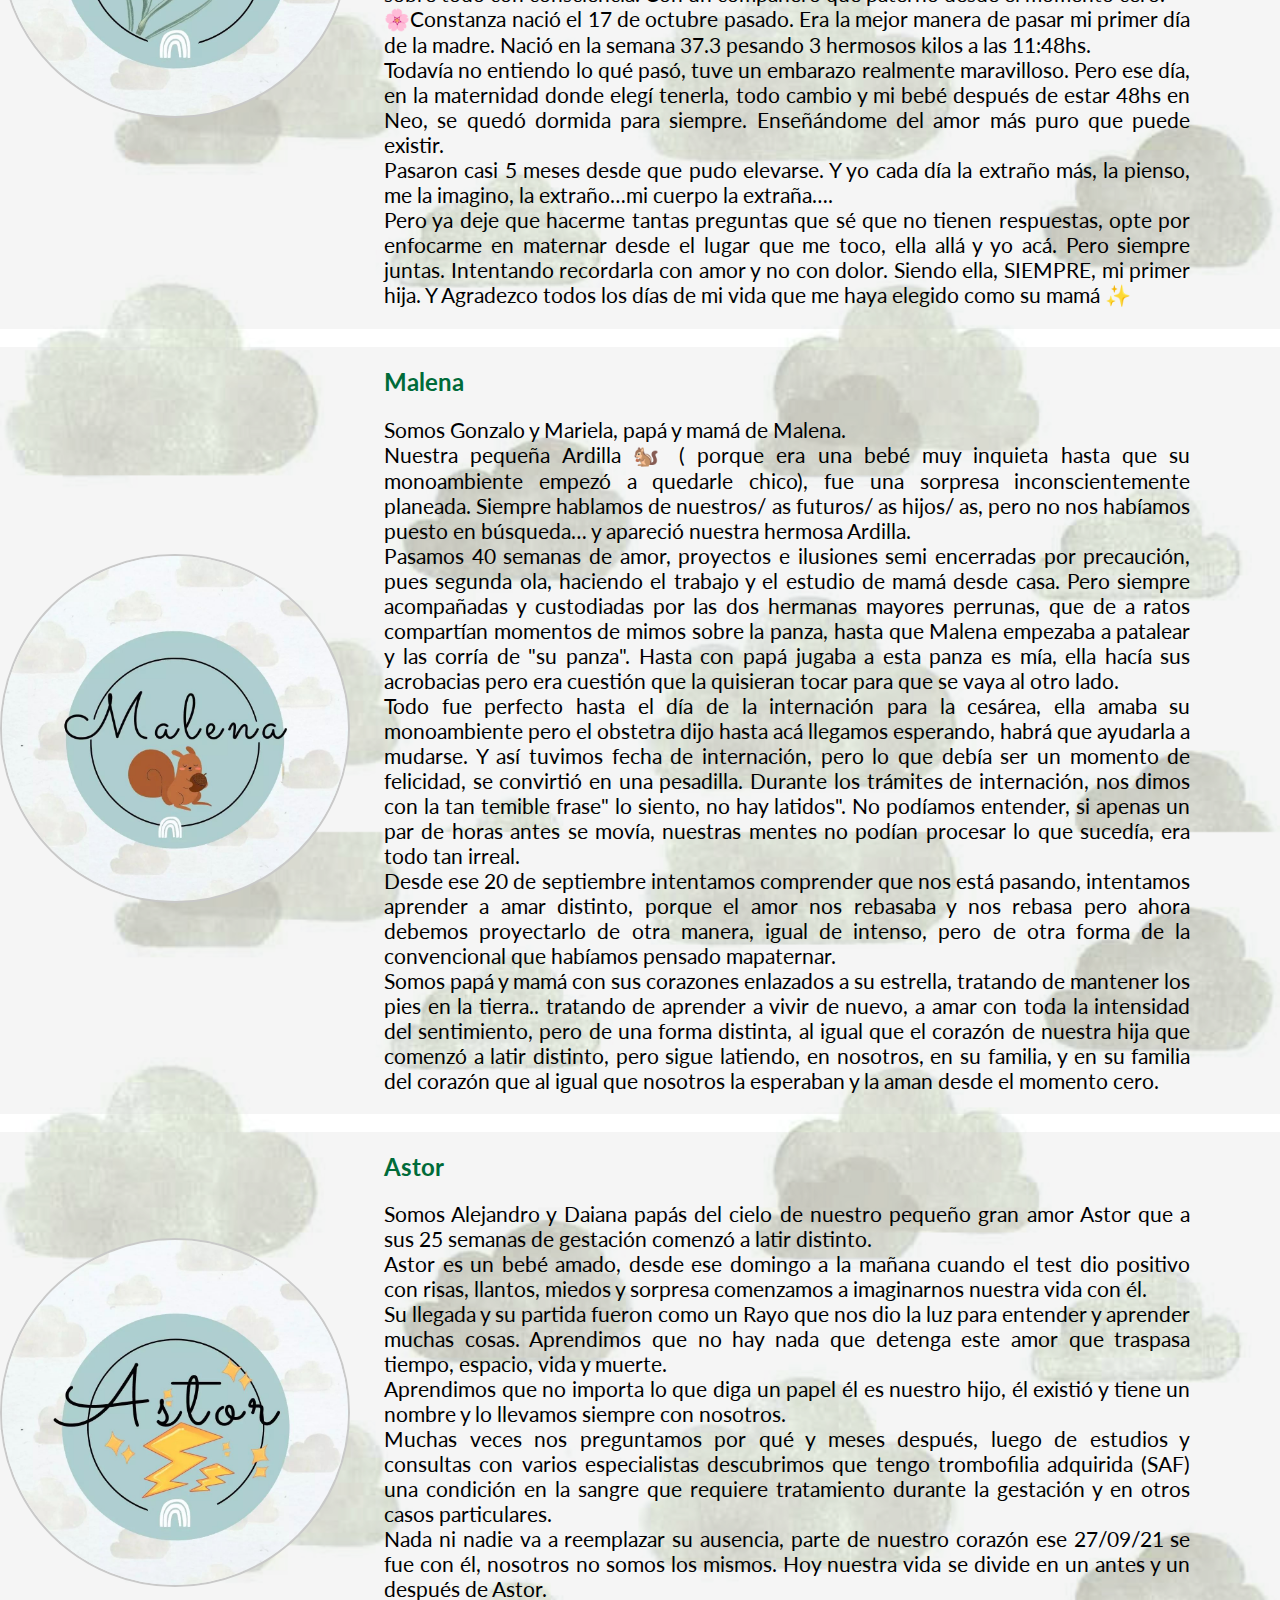
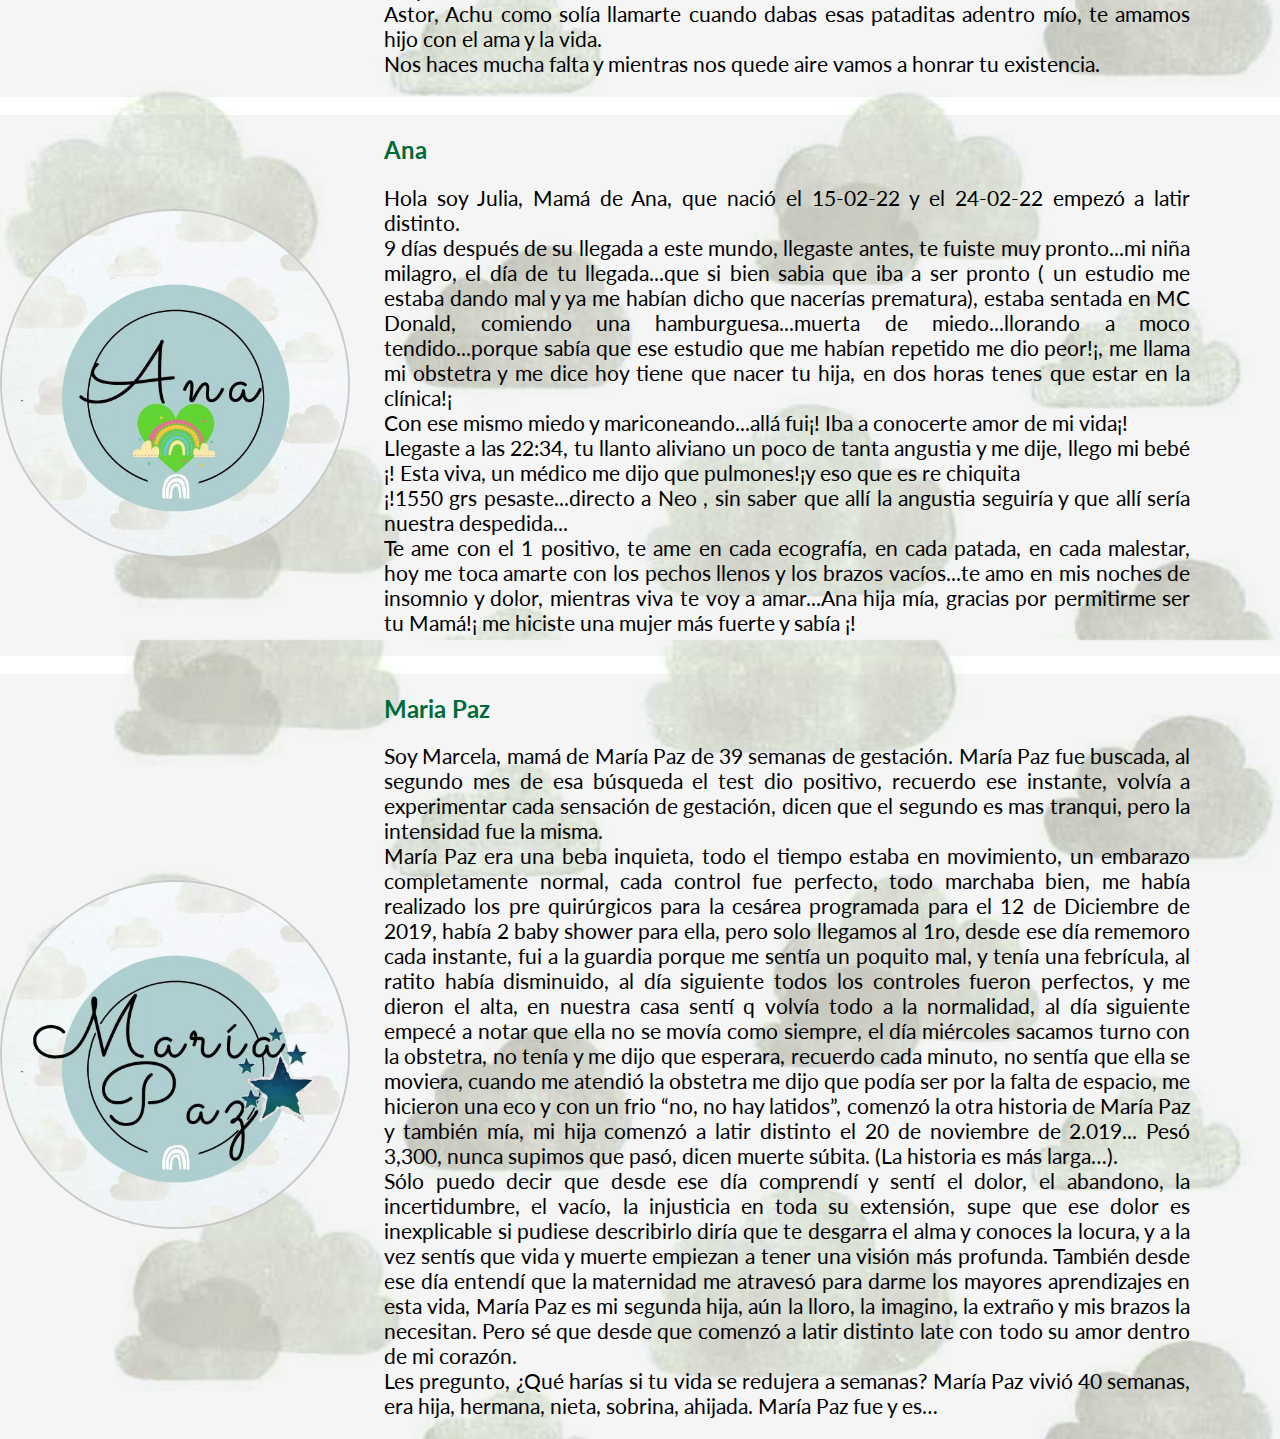
==== commit 14bfd13e: "Update Relatos.html" ====
--- a/Relatos.html
+++ b/Relatos.html
@@ -272,7 +272,7 @@
                     Te deseamos, te buscamos y te esperamos.. Vivimos 38sdg latiendo al compas del sueño de tenerte
                     entre nuestros brazos.. pero un día, algo subito hizo que tu corazón fuerte y sano comenzara a latir
                     distinto..<br>
-                    El 12 de    enero fue un día raro, de calor, te movias poco, seran los nervios del ultimo tiron?<br>
+                    El 12 de enero fue un día raro, de calor, te movias poco, seran los nervios del ultimo tiron?<br>
                     No salen las palabras justas para describir lo que vivimos.. tan intenso.. tan silencioso.. Naciste
                     por parto natural por la fuerza del amor, a las 7.00AM del 13 de enero 2016. Una nena hermosa de
                     3kg, perfecta pero dormida.<br>
@@ -301,28 +301,31 @@
             <div>
                 <h2>Constanza</h2>
                 <p>
-                    Somos Colores y Diego, mamá y papá de Bruna. <br>
-                    Nuestro útero fue horizonte, en el confluyeron la tierra y el cielo. <br>
-                    Bruna es nuestra primer hija, nació el 13 de febrero de este año, luego de que a las 21:00 horas
-                    descubrieramos que tan fuerte podían gritar nuestras almas. <br>
-                    A las 11:30 de la mañana de ese día dió sus últimas tres pataditas mientras le hablabamos a la
-                    panza. <br>
-                    Ese mismo día a las 21:30 ingresabamos a nuestra cesárea, sabiendo que del hospital nos íbamos a
-                    volver dos. <br>
-                    Después de una semana de pronóstico de lluvia incumplido, un calor sofocante, justo esa noche lloró
-                    el cielo en La Plata. <br>
-                    Tuvimos la gracia de sentirnos acompañados, contenidos y respetados. <br>
-                    Pudimos alzarla, besarla, bautizarla y tomarle una foto. <br>
-                    Llegó para enseñarnos lo elástico que es el corazón, que se nos expande cada día para alcanzarla.
-                    Llegó para enseñarnos la importancia del minuto, del día a día, del ahora. <br>
-                    Bruna era pelirroja, en casa le decimos nuestra pequeña zanahoria o baby carrot. <br>
-                    Meses después de su llegada me diagnosticaron trombofilia, una condición en la sangre que requiere
-                    tratamiento durante la gestación y control de por vida. <br>
-                    Bruna tiene una mamá, un papá, 4 abuelos, 2 tías, 3 primos y una familia extensa (de sangre y del
-                    corazón) en duelo. <br>
-                    Bruna, si todo sale bien, tendrá hermanos (muchos). <br>
-                    Con días buenos o días malos, se sigue, porque no se dejó de latir, se aprendió a LATIR DISTINTO.
-                    Te amamos nuestra babycarrot.
+                    Hola soy Belén, la mamá de Constanza Senestrari. El día de su nacimiento, fue todo un shock , cierro
+                    los ojos y recuerdo absolutamente todo, cómo si hubiera sido ayer. Estuve con contracciones desde
+                    las 00:30, pero yo ya había decidido tratar de hacer mi mayor parte del trabajo en casa, en la
+                    ducha, la pelota, haciendo ejercicios. Si bien en principio no estaba segura si eran contracciones,
+                    había una molestia y con los ejercicios eran más llevaderas.<br>
+                    06:30 despierto a mi marido y le digo “vamos a la maternidad, creo que tengo contracciones “cómo
+                    estábamos en la semana 37.3 pensé que quizás eran las falsas, igual quería ir porque si no eran
+                    contracciones era una sensación que nunca había tenido durante el embarazo así que quería estar
+                    tranquila que esté todo bien.<br>
+                    Para mi sorpresa estaba con 6cm de dilatación, pero no había roto bolsa ni largado el tapón mucoso.<br>
+                    Fui su casita durante casi 38 semanas, donde realmente disfruté y amé estar embarazada, hice yoga,
+                    caminé y cuide mi alimentación, geste con mucho amor pero sobre todo con consciencia. Con un
+                    compañero que paterno desde el momento cero.<br>
+                    🌸Constanza nació el 17 de octubre pasado. Era la mejor manera de pasar mi primer día de la madre.
+                    Nació en la semana 37.3 pesando 3 hermosos kilos a las 11:48hs.<br>
+                    Todavía no entiendo lo qué pasó, tuve un embarazo realmente maravilloso. Pero ese día, en la
+                    maternidad donde elegí tenerla, todo cambio y mi bebé después de estar 48hs en Neo, se quedó dormida
+                    para siempre. Enseñándome del amor más puro que puede existir.<br>
+                    Pasaron casi 5 meses desde que pudo elevarse. Y yo cada día la extraño más, la pienso, me la
+                    imagino, la extraño…mi cuerpo la extraña….<br>
+                    Pero ya deje que hacerme tantas preguntas que sé que no tienen respuestas, opte por enfocarme en
+                    maternar desde el lugar que me toco, ella allá y yo acá. Pero siempre juntas. Intentando recordarla
+                    con amor y no con dolor. Siendo ella, SIEMPRE, mi primer hija. Y Agradezco todos los días de mi vida
+                    que me haya elegido como su mamá ✨
+
 
 
                 </p>
